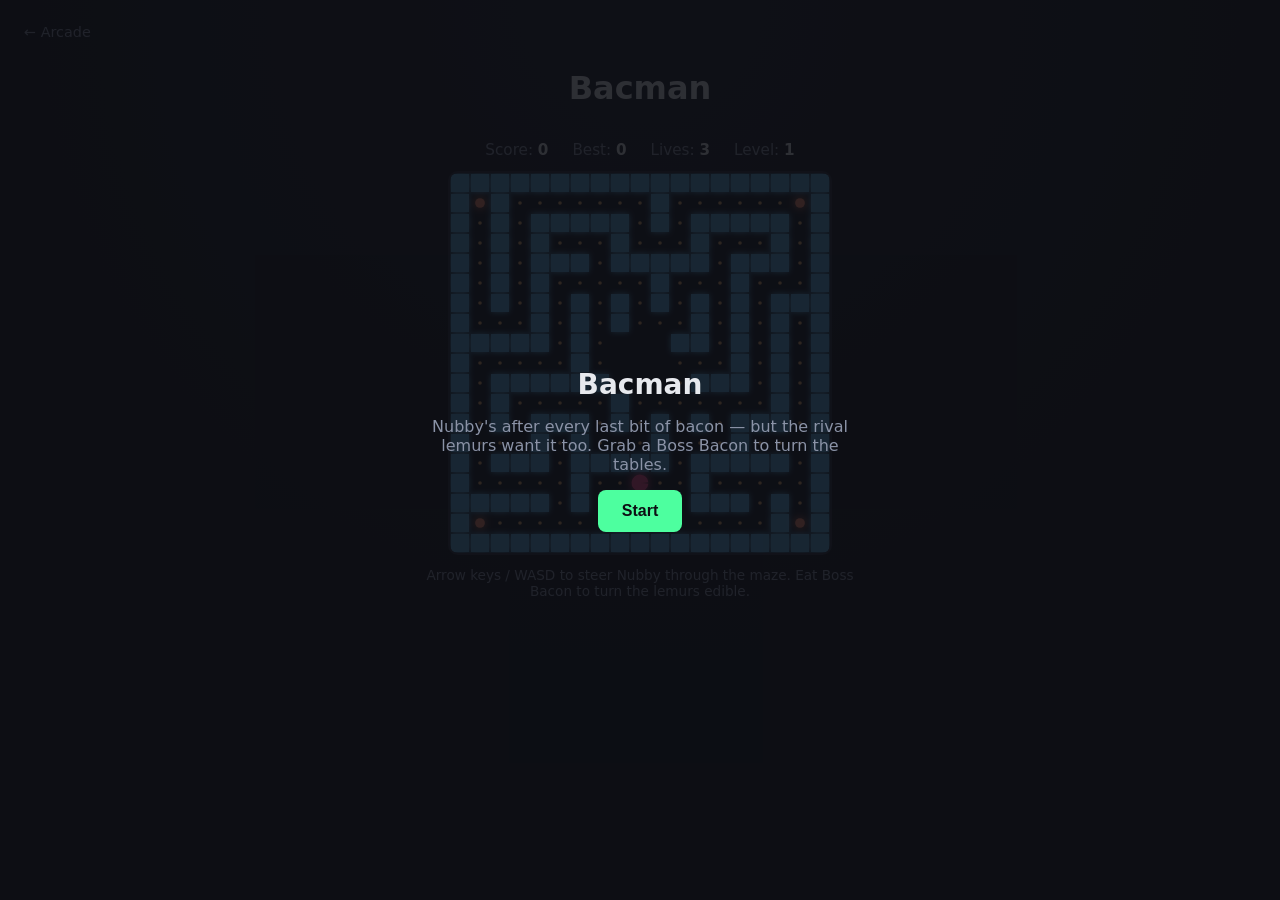
==== games/bacman/index.html @ 7f7abe1d "Add Bacman, a Pac-Man clone starring Nubby Nubby chases bacon bits through a procedurally generated " ====
<!DOCTYPE html>
<html lang="en">
<head>
  <meta charset="UTF-8">
  <meta name="viewport" content="width=device-width, initial-scale=1.0">
  <title>Bacman — Meatflap Arcade</title>
  <link rel="stylesheet" href="../../styles.css">
  <link rel="stylesheet" href="bacman.css">
</head>
<body>
  <a class="back-link" href="../../">← Arcade</a>

  <div id="mobile-block" class="mobile-block hidden">
    <h1>Bacman</h1>
    <p>This game does not yet work on mobile. Please come back on a desktop browser!</p>
  </div>

  <div id="bacman-wrap" class="bacman-wrap">
    <h1>Bacman</h1>
    <div class="hud">
      <span>Score: <strong id="score">0</strong></span>
      <span>Best: <strong id="best">0</strong></span>
      <span>Lives: <strong id="lives">3</strong></span>
      <span>Level: <strong id="level">1</strong></span>
    </div>

    <canvas id="board" width="380" height="380"></canvas>

    <p class="hint">Arrow keys / WASD to steer Nubby through the maze. Eat Boss Bacon to turn the lemurs edible.</p>

    <div id="overlay" class="overlay">
      <p id="overlay-text">Bacman</p>
      <p id="overlay-sub">Nubby's after every last bit of bacon — but the rival lemurs want it too. Grab a Boss Bacon to turn the tables.</p>
      <button id="start-btn">Start</button>
    </div>
  </div>

  <script>
    if (window.matchMedia("(hover: none) and (pointer: coarse)").matches) {
      document.getElementById("bacman-wrap").classList.add("hidden");
      document.getElementById("mobile-block").classList.remove("hidden");
    } else {
      const s = document.createElement("script");
      s.src = "bacman.js";
      document.body.appendChild(s);
    }
  </script>
</body>
</html>
---- styles.css ----
:root {
  --bg: #0d0f14;
  --panel: #161a23;
  --text: #e7e9ee;
  --muted: #8b93a7;
  --accent: #4dff9f;
  --accent-2: #ff4d8d;
  --border: #262b38;
}

* {
  box-sizing: border-box;
}

body {
  margin: 0;
  min-height: 100vh;
  background: radial-gradient(circle at top, #161a23 0%, #0d0f14 60%);
  color: var(--text);
  font-family: "Segoe UI", system-ui, -apple-system, sans-serif;
  display: flex;
  flex-direction: column;
  align-items: center;
  padding: 3rem 1.5rem;
}

.hub-header {
  text-align: center;
  margin-bottom: 2.5rem;
}

.hub-title {
  font-size: clamp(2rem, 6vw, 3.2rem);
  letter-spacing: 0.08em;
  margin: 0;
  font-weight: 800;
}

.hub-title span {
  color: var(--accent);
  text-shadow: 0 0 18px rgba(77, 255, 159, 0.5);
}

.hub-subtitle {
  color: var(--muted);
  margin-top: 0.5rem;
  font-size: 1rem;
}

.game-grid {
  display: grid;
  grid-template-columns: repeat(auto-fit, minmax(220px, 1fr));
  gap: 1.5rem;
  width: 100%;
  max-width: 900px;
}

.game-card {
  background: var(--panel);
  border: 1px solid var(--border);
  border-radius: 14px;
  padding: 1.5rem;
  text-decoration: none;
  color: var(--text);
  transition: transform 0.15s ease, border-color 0.15s ease;
  display: flex;
  flex-direction: column;
  gap: 0.5rem;
}

.game-card:not(.game-card--soon):hover {
  transform: translateY(-4px);
  border-color: var(--accent);
}

.game-card--soon {
  opacity: 0.5;
}

.game-card h2 {
  margin: 0;
  font-size: 1.25rem;
}

.game-card p {
  margin: 0;
  color: var(--muted);
  font-size: 0.9rem;
}

.game-thumb {
  height: 110px;
  border-radius: 10px;
  display: flex;
  align-items: center;
  justify-content: center;
  font-size: 2rem;
  font-weight: 700;
}

.snake-thumb {
  background: repeating-linear-gradient(
    45deg,
    #1c3326,
    #1c3326 10px,
    #16291e 10px,
    #16291e 20px
  );
}

.snake-thumb::after {
  content: "🐍";
  font-size: 2.5rem;
}

.flappy-thumb {
  background: linear-gradient(#1a2740, #16291e 85%);
}

.flappy-thumb::after {
  content: "🐦";
  font-size: 2.5rem;
}

.scout-thumb {
  background: linear-gradient(135deg, #3a2a1a, #22304a 85%);
}

.scout-thumb::after {
  content: "🐕";
  font-size: 2.5rem;
}

.wander-thumb {
  background: linear-gradient(160deg, #16202b, #0d0f14 85%);
}

.wander-thumb::after {
  content: "🥾";
  font-size: 2.5rem;
}

.tetris-thumb {
  background: linear-gradient(135deg, #241a3a, #1a2740 85%);
}

.tetris-thumb::after {
  content: "🧱";
  font-size: 2.5rem;
}

.bacman-thumb {
  background: linear-gradient(135deg, #2a1a2e, #1a2740 85%);
}

.bacman-thumb::after {
  content: "👻";
  font-size: 2.5rem;
}

.soon-thumb {
  background: #1b1f2a;
  color: var(--muted);
}

.hub-footer {
  margin-top: 3rem;
  color: var(--muted);
  font-size: 0.85rem;
  letter-spacing: 0.05em;
}
---- games/bacman/bacman.css ----
.back-link {
  position: absolute;
  top: 1.5rem;
  left: 1.5rem;
  color: var(--muted);
  text-decoration: none;
  font-size: 0.9rem;
}

.back-link:hover {
  color: var(--accent);
}

.bacman-wrap {
  display: flex;
  flex-direction: column;
  align-items: center;
  gap: 0.75rem;
}

.bacman-wrap.hidden {
  display: none;
}

.mobile-block {
  display: flex;
  flex-direction: column;
  align-items: center;
  justify-content: center;
  gap: 0.75rem;
  min-height: 60vh;
  max-width: 420px;
  margin: 0 auto;
  padding: 2rem 1.5rem;
  text-align: center;
}

.mobile-block.hidden {
  display: none;
}

.mobile-block h1 {
  margin: 0;
}

.mobile-block p {
  color: var(--muted);
  font-size: 0.95rem;
  margin: 0;
}

.hud {
  display: flex;
  gap: 1.5rem;
  color: var(--muted);
  font-size: 0.95rem;
  flex-wrap: wrap;
  justify-content: center;
}

.hud strong {
  color: var(--text);
}

#board {
  background: #10141c;
  border: 2px solid var(--border);
  border-radius: 10px;
  max-width: 100%;
  height: auto;
}

.hint {
  color: var(--muted);
  font-size: 0.85rem;
  margin: 0;
  text-align: center;
  padding: 0 1rem;
  max-width: 460px;
}

.overlay {
  position: fixed;
  inset: 0;
  background: rgba(13, 15, 20, 0.85);
  display: flex;
  flex-direction: column;
  align-items: center;
  justify-content: center;
  gap: 1rem;
  z-index: 10;
  text-align: center;
  padding: 0 1.5rem;
}

.overlay.hidden {
  display: none;
}

.overlay p {
  font-size: 1.75rem;
  font-weight: 700;
  margin: 0;
}

.overlay #overlay-sub {
  font-size: 1rem;
  font-weight: 400;
  color: var(--muted);
  max-width: 420px;
}

.overlay button {
  background: var(--accent);
  color: #0d0f14;
  border: none;
  padding: 0.75rem 1.5rem;
  border-radius: 8px;
  font-size: 1rem;
  font-weight: 700;
  cursor: pointer;
}

.overlay button:hover {
  filter: brightness(1.1);
}
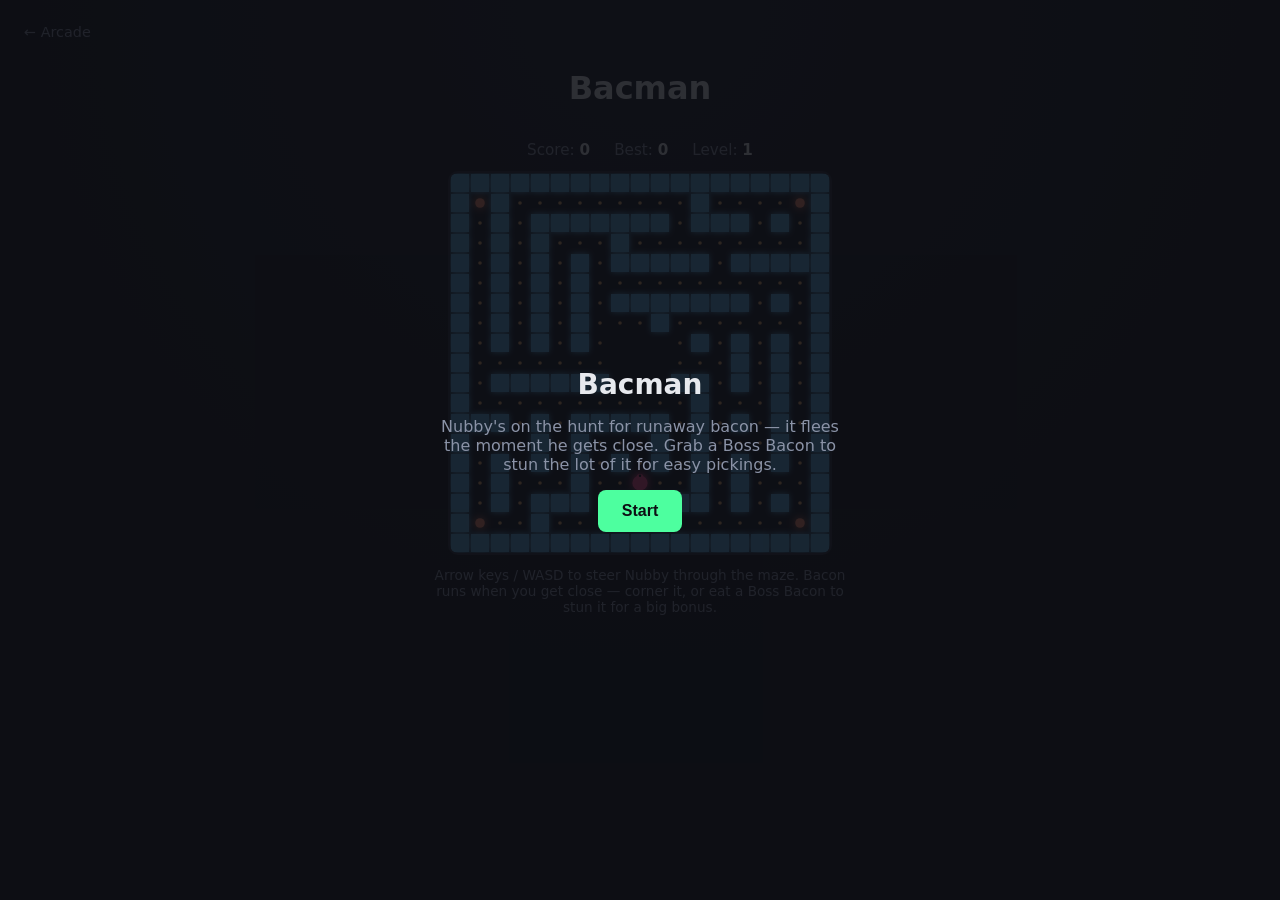
==== commit b8d084a7: "Bacman: bacon runs from Nubby, no more getting caught Reworks the "ghosts" into what they actually a" ====
--- a/games/bacman/index.html
+++ b/games/bacman/index.html
@@ -20,17 +20,16 @@
     <div class="hud">
       <span>Score: <strong id="score">0</strong></span>
       <span>Best: <strong id="best">0</strong></span>
-      <span>Lives: <strong id="lives">3</strong></span>
       <span>Level: <strong id="level">1</strong></span>
     </div>
 
     <canvas id="board" width="380" height="380"></canvas>
 
-    <p class="hint">Arrow keys / WASD to steer Nubby through the maze. Eat Boss Bacon to turn the lemurs edible.</p>
+    <p class="hint">Arrow keys / WASD to steer Nubby through the maze. Bacon runs when you get close — corner it, or eat a Boss Bacon to stun it for a big bonus.</p>
 
     <div id="overlay" class="overlay">
       <p id="overlay-text">Bacman</p>
-      <p id="overlay-sub">Nubby's after every last bit of bacon — but the rival lemurs want it too. Grab a Boss Bacon to turn the tables.</p>
+      <p id="overlay-sub">Nubby's on the hunt for runaway bacon — it flees the moment he gets close. Grab a Boss Bacon to stun the lot of it for easy pickings.</p>
       <button id="start-btn">Start</button>
     </div>
   </div>
--- a/styles.css
+++ b/styles.css
@@ -154,7 +154,7 @@
 }
 
 .bacman-thumb::after {
-  content: "👻";
+  content: "🥓";
   font-size: 2.5rem;
 }
 
